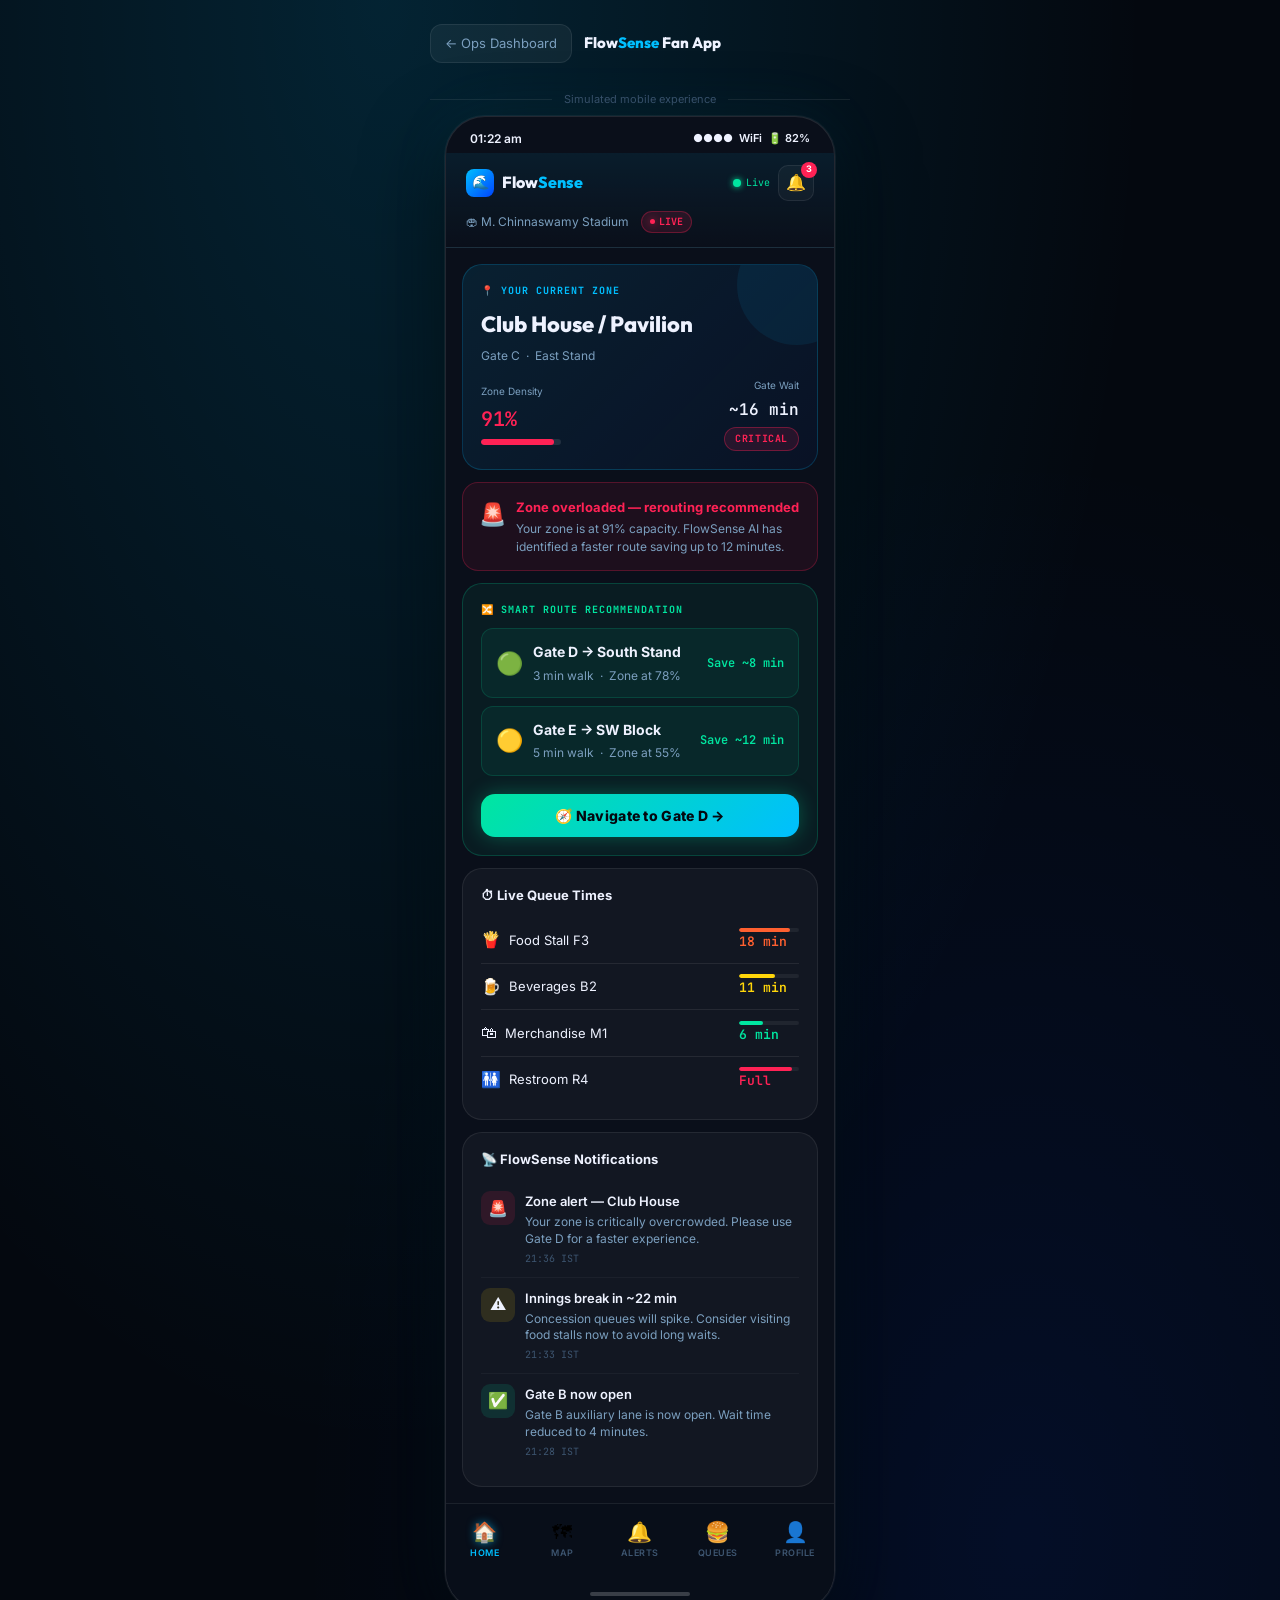
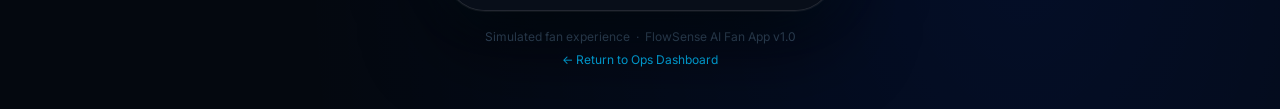
==== fan.html @ 58429cc9 "Initial commit - FlowSense AI project" ====
<!DOCTYPE html>
<html lang="en">
<head>
  <meta charset="UTF-8">
  <meta name="viewport" content="width=device-width, initial-scale=1.0">
  <title>FlowSense — Fan App | M. Chinnaswamy Stadium</title>
  <meta name="description" content="Your real-time crowd guide for M. Chinnaswamy Stadium. Smart routing, queue times, and live alerts — all in your pocket.">
  <link rel="preconnect" href="https://fonts.googleapis.com">
  <link href="https://fonts.googleapis.com/css2?family=Inter:wght@400;500;600;700&family=Outfit:wght@700;800;900&family=JetBrains+Mono:wght@400;500&display=swap" rel="stylesheet">
  <link rel="stylesheet" href="css/main.css">
  <style>
    /* ── Fan App Styles ──────────────────────────────────────────── */
    body {
      min-height: 100vh;
      background: radial-gradient(ellipse at 30% 0%, rgba(0,191,255,0.15) 0%, transparent 60%),
                  radial-gradient(ellipse at 80% 90%, rgba(0,68,255,0.1) 0%, transparent 50%),
                  #04080F;
      display: flex;
      flex-direction: column;
      align-items: center;
      justify-content: flex-start;
      padding: 24px 16px 40px;
      font-family: 'Inter', sans-serif;
    }

    /* Back nav strip */
    .fan-nav {
      display: flex;
      align-items: center;
      gap: 12px;
      width: 100%;
      max-width: 420px;
      margin-bottom: 20px;
    }

    .back-btn {
      display: flex;
      align-items: center;
      gap: 6px;
      padding: 8px 14px;
      background: rgba(255,255,255,0.05);
      border: 1px solid var(--border);
      border-radius: var(--radius-md);
      color: var(--text-secondary);
      text-decoration: none;
      font-size: 13px;
      transition: all 0.2s;
    }
    .back-btn:hover { border-color: var(--accent); color: var(--accent); }

    .fan-nav-title {
      font-family: var(--font-display);
      font-size: 15px;
      font-weight: 800;
      color: var(--text-primary);
    }
    .fan-nav-title span { color: var(--accent); }

    /* Phone frame */
    .phone-frame {
      width: 100%;
      max-width: 390px;
      background: #0A0F1A;
      border-radius: 40px;
      border: 1.5px solid rgba(255,255,255,0.1);
      box-shadow:
        0 0 0 1px rgba(255,255,255,0.05),
        0 30px 80px rgba(0,0,0,0.7),
        0 0 60px rgba(0,191,255,0.08);
      overflow: hidden;
      position: relative;
    }

    /* Status bar */
    .phone-status {
      display: flex;
      justify-content: space-between;
      align-items: center;
      padding: 12px 24px 4px;
      font-size: 12px;
      font-weight: 600;
      color: var(--text-primary);
    }

    .status-right { display: flex; gap: 6px; align-items: center; font-size: 11px; }

    /* App header */
    .app-header {
      padding: 12px 20px 14px;
      background: linear-gradient(180deg, rgba(0,191,255,0.08) 0%, transparent 100%);
      border-bottom: 1px solid var(--border);
    }

    .app-header-top {
      display: flex;
      align-items: center;
      justify-content: space-between;
      margin-bottom: 10px;
    }

    .app-logo {
      display: flex;
      align-items: center;
      gap: 8px;
    }

    .app-logo-icon {
      width: 28px; height: 28px;
      background: linear-gradient(135deg, #00BFFF, #0044FF);
      border-radius: 8px;
      display: grid; place-items: center;
      font-size: 14px;
    }

    .app-logo-text {
      font-family: var(--font-display);
      font-size: 16px;
      font-weight: 800;
      color: var(--text-primary);
    }
    .app-logo-text span { color: var(--accent); }

    .app-notif-bell {
      width: 36px; height: 36px;
      border-radius: 10px;
      background: var(--bg-card);
      border: 1px solid var(--border);
      display: grid; place-items: center;
      font-size: 16px;
      position: relative;
      cursor: pointer;
    }

    .notif-badge {
      position: absolute;
      top: -4px; right: -4px;
      width: 16px; height: 16px;
      background: var(--critical);
      border-radius: 50%;
      font-size: 9px;
      font-weight: 700;
      display: grid; place-items: center;
      color: #fff;
    }

    .venue-tag {
      display: flex;
      align-items: center;
      gap: 6px;
      font-size: 12px;
      color: var(--text-secondary);
    }

    .live-chip {
      display: flex;
      align-items: center;
      gap: 4px;
      padding: 2px 8px;
      background: rgba(255,34,85,0.12);
      border: 1px solid rgba(255,34,85,0.3);
      border-radius: 100px;
      font-size: 10px;
      font-weight: 700;
      color: var(--critical);
      font-family: var(--font-mono);
    }

    /* App content */
    .app-content {
      padding: 16px 16px;
      display: flex;
      flex-direction: column;
      gap: 12px;
      min-height: 680px;
    }

    /* My Zone card */
    .zone-card {
      padding: 18px;
      background: linear-gradient(135deg, rgba(0,191,255,0.1), rgba(0,68,255,0.05));
      border: 1px solid rgba(0,191,255,0.2);
      border-radius: 20px;
      position: relative;
      overflow: hidden;
    }

    .zone-card::before {
      content: '';
      position: absolute;
      top: -40px; right: -40px;
      width: 120px; height: 120px;
      background: rgba(0,191,255,0.08);
      border-radius: 50%;
    }

    .zone-card-label {
      font-size: 10px;
      font-weight: 700;
      letter-spacing: 1px;
      text-transform: uppercase;
      color: var(--accent);
      font-family: var(--font-mono);
      margin-bottom: 8px;
    }

    .zone-card-name {
      font-family: var(--font-display);
      font-size: 22px;
      font-weight: 800;
      color: var(--text-primary);
      margin-bottom: 4px;
    }

    .zone-card-meta {
      display: flex;
      align-items: center;
      justify-content: space-between;
      margin-top: 12px;
    }

    .zone-density-col { display: flex; flex-direction: column; gap: 4px; }
    .zone-density-label { font-size: 10px; color: var(--text-secondary); }
    .zone-density-val { font-family: var(--font-mono); font-size: 20px; font-weight: 600; }

    .zone-mini-bar {
      height: 6px;
      width: 80px;
      background: rgba(255,255,255,0.1);
      border-radius: 3px;
      overflow: hidden;
    }
    .zone-mini-fill { height: 100%; border-radius: 3px; }

    /* Alert banner */
    .alert-banner {
      display: flex;
      align-items: flex-start;
      gap: 10px;
      padding: 14px 16px;
      background: rgba(255,34,85,0.08);
      border: 1px solid rgba(255,34,85,0.25);
      border-radius: 16px;
      animation: pulseCard 2s infinite;
    }

    @keyframes pulseCard {
      0%,100% { border-color: rgba(255,34,85,0.25); }
      50%      { border-color: rgba(255,34,85,0.55); }
    }

    .alert-banner-icon { font-size: 22px; }
    .alert-banner-title { font-size: 13px; font-weight: 700; color: var(--critical); margin-bottom: 3px; }
    .alert-banner-body { font-size: 12px; color: var(--text-secondary); line-height: 1.5; }

    /* Route suggestion */
    .route-card {
      padding: 18px;
      background: rgba(0,230,160,0.06);
      border: 1px solid rgba(0,230,160,0.2);
      border-radius: 20px;
    }

    .route-label {
      font-size: 10px;
      font-weight: 700;
      letter-spacing: 1px;
      text-transform: uppercase;
      color: var(--ok);
      font-family: var(--font-mono);
      margin-bottom: 10px;
    }

    .route-suggestion {
      display: flex;
      align-items: center;
      gap: 10px;
      padding: 12px 14px;
      background: rgba(0,230,160,0.06);
      border: 1px solid rgba(0,230,160,0.15);
      border-radius: 12px;
      margin-bottom: 8px;
      cursor: pointer;
      transition: all 0.2s;
    }
    .route-suggestion:hover { background: rgba(0,230,160,0.12); }

    .route-icon { font-size: 22px; }
    .route-text { flex: 1; }
    .route-gate { font-size: 14px; font-weight: 700; color: var(--text-primary); }
    .route-detail { font-size: 12px; color: var(--text-secondary); margin-top: 2px; }
    .route-saving { font-family: var(--font-mono); font-size: 12px; color: var(--ok); font-weight: 600; }

    .navigate-btn {
      width: 100%;
      padding: 13px;
      background: linear-gradient(135deg, #00E6A0, #00BFFF);
      border: none;
      border-radius: 14px;
      color: #04080F;
      font-size: 14px;
      font-weight: 800;
      letter-spacing: 0.3px;
      margin-top: 10px;
      transition: all 0.3s;
      box-shadow: 0 0 20px rgba(0,230,160,0.3);
    }
    .navigate-btn:hover { transform: translateY(-2px); box-shadow: 0 8px 30px rgba(0,230,160,0.4); }

    /* Queue times */
    .queues-card {
      padding: 16px 18px;
      background: var(--bg-card);
      border: 1px solid var(--border);
      border-radius: 20px;
    }

    .card-title {
      font-size: 13px;
      font-weight: 700;
      color: var(--text-primary);
      margin-bottom: 12px;
      display: flex;
      align-items: center;
      gap: 6px;
    }

    .queue-row {
      display: flex;
      align-items: center;
      justify-content: space-between;
      padding: 10px 0;
      border-bottom: 1px solid var(--border);
    }
    .queue-row:last-child { border-bottom: none; }

    .queue-name { display: flex; align-items: center; gap: 8px; font-size: 13px; }
    .queue-icon { font-size: 16px; }
    .queue-wait { font-family: var(--font-mono); font-size: 13px; font-weight: 600; }
    .queue-bar-wrap { width: 60px; height: 4px; background: rgba(255,255,255,0.06); border-radius: 2px; overflow: hidden; }
    .queue-bar-fill { height: 100%; border-radius: 2px; }

    /* Push notifications */
    .notifs-card {
      padding: 16px 18px;
      background: var(--bg-card);
      border: 1px solid var(--border);
      border-radius: 20px;
    }

    .fan-notif {
      display: flex;
      gap: 10px;
      align-items: flex-start;
      padding: 10px 0;
      border-bottom: 1px solid rgba(255,255,255,0.04);
    }
    .fan-notif:last-child { border-bottom: none; }

    .fan-notif-icon {
      width: 34px; height: 34px;
      border-radius: 9px;
      display: grid; place-items: center;
      font-size: 16px;
      flex-shrink: 0;
    }

    .fn-title { font-size: 13px; font-weight: 600; color: var(--text-primary); margin-bottom: 2px; }
    .fn-body { font-size: 12px; color: var(--text-secondary); line-height: 1.4; }
    .fn-time { font-size: 10px; color: var(--text-dim); font-family: var(--font-mono); margin-top: 3px; }

    /* Bottom Nav */
    .phone-bottom-nav {
      display: flex;
      border-top: 1px solid var(--border);
      background: rgba(8,14,26,0.95);
      padding: 8px 0 16px;
    }

    .nav-tab {
      flex: 1;
      display: flex;
      flex-direction: column;
      align-items: center;
      gap: 3px;
      padding: 8px;
      cursor: pointer;
      border: none;
      background: none;
      transition: all 0.2s;
    }

    .nav-tab-icon { font-size: 20px; }
    .nav-tab-label { font-size: 9px; font-weight: 600; text-transform: uppercase; letter-spacing: 0.5px; color: var(--text-dim); }
    .nav-tab.active .nav-tab-label { color: var(--accent); }
    .nav-tab.active .nav-tab-icon { filter: drop-shadow(0 0 4px rgba(0,191,255,0.6)); }

    /* Phone home indicator */
    .phone-home {
      height: 28px;
      display: flex;
      align-items: center;
      justify-content: center;
      background: rgba(8,14,26,0.95);
      padding-bottom: 4px;
    }
    .home-bar {
      width: 100px; height: 4px;
      background: rgba(255,255,255,0.2);
      border-radius: 2px;
    }

    /* Label below phone */
    .device-label {
      margin-top: 16px;
      text-align: center;
      font-size: 12px;
      color: var(--text-dim);
    }

    /* Live update badge */
    .updating-badge {
      display: inline-flex;
      align-items: center;
      gap: 5px;
      font-family: var(--font-mono);
      font-size: 10px;
      color: var(--ok);
    }

    /* Section divider */
    .fan-section-divider {
      width: 100%;
      max-width: 420px;
      display: flex;
      align-items: center;
      gap: 12px;
      margin: 8px 0;
    }
    .fan-section-divider span { font-size: 11px; color: var(--text-dim); white-space: nowrap; }
    .fan-section-divider::before, .fan-section-divider::after {
      content: ''; flex: 1; height: 1px; background: var(--border);
    }
  </style>
</head>
<body>

<!-- Top Nav -->
<div class="fan-nav">
  <a href="index.html" class="back-btn">← Ops Dashboard</a>
  <span class="fan-nav-title">Flow<span>Sense</span> Fan App</span>
</div>

<div class="fan-section-divider"><span>Simulated mobile experience</span></div>

<!-- Phone Frame -->
<div class="phone-frame">

  <!-- Status Bar -->
  <div class="phone-status">
    <span id="fan-clock">21:38</span>
    <div class="status-right">
      <span>●●●●</span>
      <span>WiFi</span>
      <span>🔋 82%</span>
    </div>
  </div>

  <!-- App Header -->
  <div class="app-header">
    <div class="app-header-top">
      <div class="app-logo">
        <div class="app-logo-icon">🌊</div>
        <div class="app-logo-text">Flow<span>Sense</span></div>
      </div>
      <div style="display:flex; align-items:center; gap:8px;">
        <div class="updating-badge">
          <span class="dot dot-ok"></span> Live
        </div>
        <div class="app-notif-bell">
          🔔
          <div class="notif-badge">3</div>
        </div>
      </div>
    </div>
    <div class="venue-tag">
      🏟 M. Chinnaswamy Stadium &nbsp;
      <div class="live-chip"><span class="dot dot-critical" style="width:5px;height:5px;"></span> LIVE</div>
    </div>
  </div>

  <!-- App Content -->
  <div class="app-content">

    <!-- Current Zone -->
    <div class="zone-card">
      <div class="zone-card-label">📍 Your Current Zone</div>
      <div class="zone-card-name">Club House / Pavilion</div>
      <div style="font-size:12px; color:var(--text-secondary);">Gate C &nbsp;·&nbsp; East Stand</div>
      <div class="zone-card-meta">
        <div class="zone-density-col">
          <span class="zone-density-label">Zone Density</span>
          <span class="zone-density-val text-critical" id="fan-density">91%</span>
          <div class="zone-mini-bar">
            <div class="zone-mini-fill" style="width:91%; background:#FF2255;"></div>
          </div>
        </div>
        <div class="zone-density-col" style="align-items:flex-end;">
          <span class="zone-density-label">Gate Wait</span>
          <span class="zone-density-val" style="font-size:16px;" id="fan-wait">~16 min</span>
          <span class="badge badge-critical">CRITICAL</span>
        </div>
      </div>
    </div>

    <!-- Alert Banner -->
    <div class="alert-banner">
      <div class="alert-banner-icon">🚨</div>
      <div>
        <div class="alert-banner-title">Zone overloaded — rerouting recommended</div>
        <div class="alert-banner-body">Your zone is at 91% capacity. FlowSense AI has identified a faster route saving up to 12 minutes.</div>
      </div>
    </div>

    <!-- Route Suggestion -->
    <div class="route-card">
      <div class="route-label">🔀 Smart Route Recommendation</div>
      <div class="route-suggestion">
        <div class="route-icon">🟢</div>
        <div class="route-text">
          <div class="route-gate">Gate D → South Stand</div>
          <div class="route-detail">3 min walk &nbsp;·&nbsp; Zone at 78%</div>
        </div>
        <span class="route-saving">Save ~8 min</span>
      </div>
      <div class="route-suggestion">
        <div class="route-icon">🟡</div>
        <div class="route-text">
          <div class="route-gate">Gate E → SW Block</div>
          <div class="route-detail">5 min walk &nbsp;·&nbsp; Zone at 55%</div>
        </div>
        <span class="route-saving">Save ~12 min</span>
      </div>
      <button class="navigate-btn" id="navigate-btn" onclick="startNavigation()">🧭 Navigate to Gate D →</button>
    </div>

    <!-- Queue Times -->
    <div class="queues-card">
      <div class="card-title">⏱ Live Queue Times</div>
      <div class="queue-row">
        <div class="queue-name"><span class="queue-icon">🍟</span> Food Stall F3</div>
        <div>
          <div class="queue-bar-wrap"><div class="queue-bar-fill" style="width:85%; background:#FF6030;"></div></div>
          <div class="queue-wait text-danger" id="q1">18 min</div>
        </div>
      </div>
      <div class="queue-row">
        <div class="queue-name"><span class="queue-icon">🍺</span> Beverages B2</div>
        <div>
          <div class="queue-bar-wrap"><div class="queue-bar-fill" style="width:60%; background:#FFD60A;"></div></div>
          <div class="queue-wait text-warning" id="q2">11 min</div>
        </div>
      </div>
      <div class="queue-row">
        <div class="queue-name"><span class="queue-icon">🛍</span> Merchandise M1</div>
        <div>
          <div class="queue-bar-wrap"><div class="queue-bar-fill" style="width:40%; background:#00E6A0;"></div></div>
          <div class="queue-wait text-ok" id="q3">6 min</div>
        </div>
      </div>
      <div class="queue-row">
        <div class="queue-name"><span class="queue-icon">🚻</span> Restroom R4</div>
        <div>
          <div class="queue-bar-wrap"><div class="queue-bar-fill" style="width:88%; background:#FF2255;"></div></div>
          <div class="queue-wait text-critical" id="q4">Full</div>
        </div>
      </div>
    </div>

    <!-- Push Notifications -->
    <div class="notifs-card">
      <div class="card-title">📡 FlowSense Notifications</div>
      <div class="fan-notif">
        <div class="fan-notif-icon" style="background:rgba(255,34,85,0.12);">🚨</div>
        <div>
          <div class="fn-title">Zone alert — Club House</div>
          <div class="fn-body">Your zone is critically overcrowded. Please use Gate D for a faster experience.</div>
          <div class="fn-time">21:36 IST</div>
        </div>
      </div>
      <div class="fan-notif">
        <div class="fan-notif-icon" style="background:rgba(255,214,10,0.12);">⚠️</div>
        <div>
          <div class="fn-title">Innings break in ~22 min</div>
          <div class="fn-body">Concession queues will spike. Consider visiting food stalls now to avoid long waits.</div>
          <div class="fn-time">21:33 IST</div>
        </div>
      </div>
      <div class="fan-notif">
        <div class="fan-notif-icon" style="background:rgba(0,230,160,0.12);">✅</div>
        <div>
          <div class="fn-title">Gate B now open</div>
          <div class="fn-body">Gate B auxiliary lane is now open. Wait time reduced to 4 minutes.</div>
          <div class="fn-time">21:28 IST</div>
        </div>
      </div>
    </div>

  </div>

  <!-- Bottom Navigation -->
  <div class="phone-bottom-nav">
    <button class="nav-tab active">
      <div class="nav-tab-icon">🏠</div>
      <div class="nav-tab-label">Home</div>
    </button>
    <button class="nav-tab">
      <div class="nav-tab-icon">🗺</div>
      <div class="nav-tab-label">Map</div>
    </button>
    <button class="nav-tab">
      <div class="nav-tab-icon">🔔</div>
      <div class="nav-tab-label">Alerts</div>
    </button>
    <button class="nav-tab">
      <div class="nav-tab-icon">🍔</div>
      <div class="nav-tab-label">Queues</div>
    </button>
    <button class="nav-tab">
      <div class="nav-tab-icon">👤</div>
      <div class="nav-tab-label">Profile</div>
    </button>
  </div>

  <!-- Home Indicator -->
  <div class="phone-home"><div class="home-bar"></div></div>
</div>

<div class="device-label">
  Simulated fan experience &nbsp;·&nbsp; FlowSense AI Fan App v1.0<br>
  <a href="index.html" style="color:var(--accent); font-size:12px; text-decoration:none; margin-top:4px; display:inline-block;">← Return to Ops Dashboard</a>
</div>

<script>
  // Live clock
  function updateFanClock() {
    const now = new Date();
    document.getElementById('fan-clock').textContent = now.toLocaleTimeString('en-IN', { hour:'2-digit', minute:'2-digit' });
  }
  updateFanClock();
  setInterval(updateFanClock, 5000);

  // Micro live-update simulation
  setInterval(() => {
    const density = 88 + Math.round(Math.random() * 6);
    const densEl = document.getElementById('fan-density');
    if (densEl) densEl.textContent = `${density}%`;

    const waitEl = document.getElementById('fan-wait');
    if (waitEl) {
      const wait = 14 + Math.round(Math.random() * 5);
      waitEl.textContent = `~${wait} min`;
    }

    const q1 = document.getElementById('q1');
    if (q1) q1.textContent = `${16 + Math.round(Math.random() * 5)} min`;
    const q2 = document.getElementById('q2');
    if (q2) q2.textContent = `${9 + Math.round(Math.random() * 4)} min`;
    const q3 = document.getElementById('q3');
    if (q3) q3.textContent = `${4 + Math.round(Math.random() * 4)} min`;
  }, 3000);

  // Navigate button
  function startNavigation() {
    const btn = document.getElementById('navigate-btn');
    btn.textContent = '✅ Navigation started — follow blue arrows';
    btn.style.background = 'linear-gradient(135deg, #0044FF, #00BFFF)';
    setTimeout(() => {
      btn.textContent = '🧭 Navigate to Gate D →';
      btn.style.background = '';
    }, 3000);
  }
</script>
</body>
</html>
---- css/main.css ----
@import url('https://fonts.googleapis.com/css2?family=Inter:wght@300;400;500;600;700&family=Outfit:wght@400;600;700;800;900&family=JetBrains+Mono:wght@400;500;600&display=swap');

:root {
  --bg-primary: #04080F;
  --bg-secondary: #080E1A;
  --bg-card: rgba(255,255,255,0.035);
  --bg-card-hover: rgba(255,255,255,0.06);
  --border: rgba(255,255,255,0.08);
  --border-strong: rgba(255,255,255,0.15);

  --accent: #00BFFF;
  --accent-glow: rgba(0,191,255,0.2);
  --accent-bright: #33CCFF;

  --ok: #00E6A0;
  --ok-glow: rgba(0,230,160,0.2);
  --warning: #FFD60A;
  --warning-glow: rgba(255,214,10,0.2);
  --danger: #FF6030;
  --danger-glow: rgba(255,96,48,0.2);
  --critical: #FF2255;
  --critical-glow: rgba(255,34,85,0.25);

  --text-primary: #EEF2FF;
  --text-secondary: #7B9FBF;
  --text-dim: #3D5570;
  --text-mono: #33CCFF;

  --font: 'Inter', sans-serif;
  --font-display: 'Outfit', sans-serif;
  --font-mono: 'JetBrains Mono', monospace;

  --radius-sm: 6px;
  --radius-md: 12px;
  --radius-lg: 16px;
  --radius-xl: 24px;
}

*, *::before, *::after { box-sizing: border-box; margin: 0; padding: 0; }

html { font-size: 16px; scroll-behavior: smooth; }

body {
  font-family: var(--font);
  background-color: var(--bg-primary);
  color: var(--text-primary);
  line-height: 1.6;
  -webkit-font-smoothing: antialiased;
}

.glass-card {
  background: var(--bg-card);
  border: 1px solid var(--border);
  border-radius: var(--radius-lg);
  backdrop-filter: blur(20px);
  -webkit-backdrop-filter: blur(20px);
}

.glass-card:hover { border-color: var(--border-strong); }

/* Badges */
.badge {
  display: inline-flex;
  align-items: center;
  gap: 5px;
  padding: 3px 10px;
  border-radius: 100px;
  font-size: 10px;
  font-weight: 700;
  letter-spacing: 0.6px;
  text-transform: uppercase;
  font-family: var(--font-mono);
}
.badge-ok       { background: rgba(0,230,160,0.12); color: var(--ok);       border: 1px solid rgba(0,230,160,0.3); }
.badge-warning  { background: rgba(255,214,10,0.12); color: var(--warning); border: 1px solid rgba(255,214,10,0.3); }
.badge-danger   { background: rgba(255,96,48,0.12);  color: var(--danger);  border: 1px solid rgba(255,96,48,0.3); }
.badge-critical { background: rgba(255,34,85,0.12);  color: var(--critical); border: 1px solid rgba(255,34,85,0.35);}

/* Pulse dot */
.dot {
  width: 8px; height: 8px;
  border-radius: 50%;
  display: inline-block;
  flex-shrink: 0;
}
.dot-ok       { background: var(--ok);       box-shadow: 0 0 6px var(--ok); }
.dot-warning  { background: var(--warning);  box-shadow: 0 0 6px var(--warning); animation: pulse 2s infinite; }
.dot-danger   { background: var(--danger);   box-shadow: 0 0 8px var(--danger);  animation: pulse 1.5s infinite; }
.dot-critical { background: var(--critical); box-shadow: 0 0 10px var(--critical); animation: pulse 0.8s infinite; }

@keyframes pulse {
  0%,100% { opacity:1; transform:scale(1); }
  50%      { opacity:0.5; transform:scale(1.4); }
}

/* Density bar */
.density-bar {
  height: 4px;
  background: rgba(255,255,255,0.06);
  border-radius: 2px;
  overflow: hidden;
  margin-top: 4px;
}
.density-fill {
  height: 100%;
  border-radius: 2px;
  transition: width 1s ease, background-color 0.5s ease;
}

/* Scrollbar */
::-webkit-scrollbar { width: 3px; }
::-webkit-scrollbar-track { background: transparent; }
::-webkit-scrollbar-thumb { background: rgba(255,255,255,0.1); border-radius: 2px; }

/* Utility */
.mono { font-family: var(--font-mono); }
.text-ok { color: var(--ok); }
.text-warning { color: var(--warning); }
.text-danger { color: var(--danger); }
.text-critical { color: var(--critical); }
.text-dim { color: var(--text-secondary); }
.text-accent { color: var(--accent); }

button { cursor: pointer; border: none; outline: none; font-family: var(--font); }
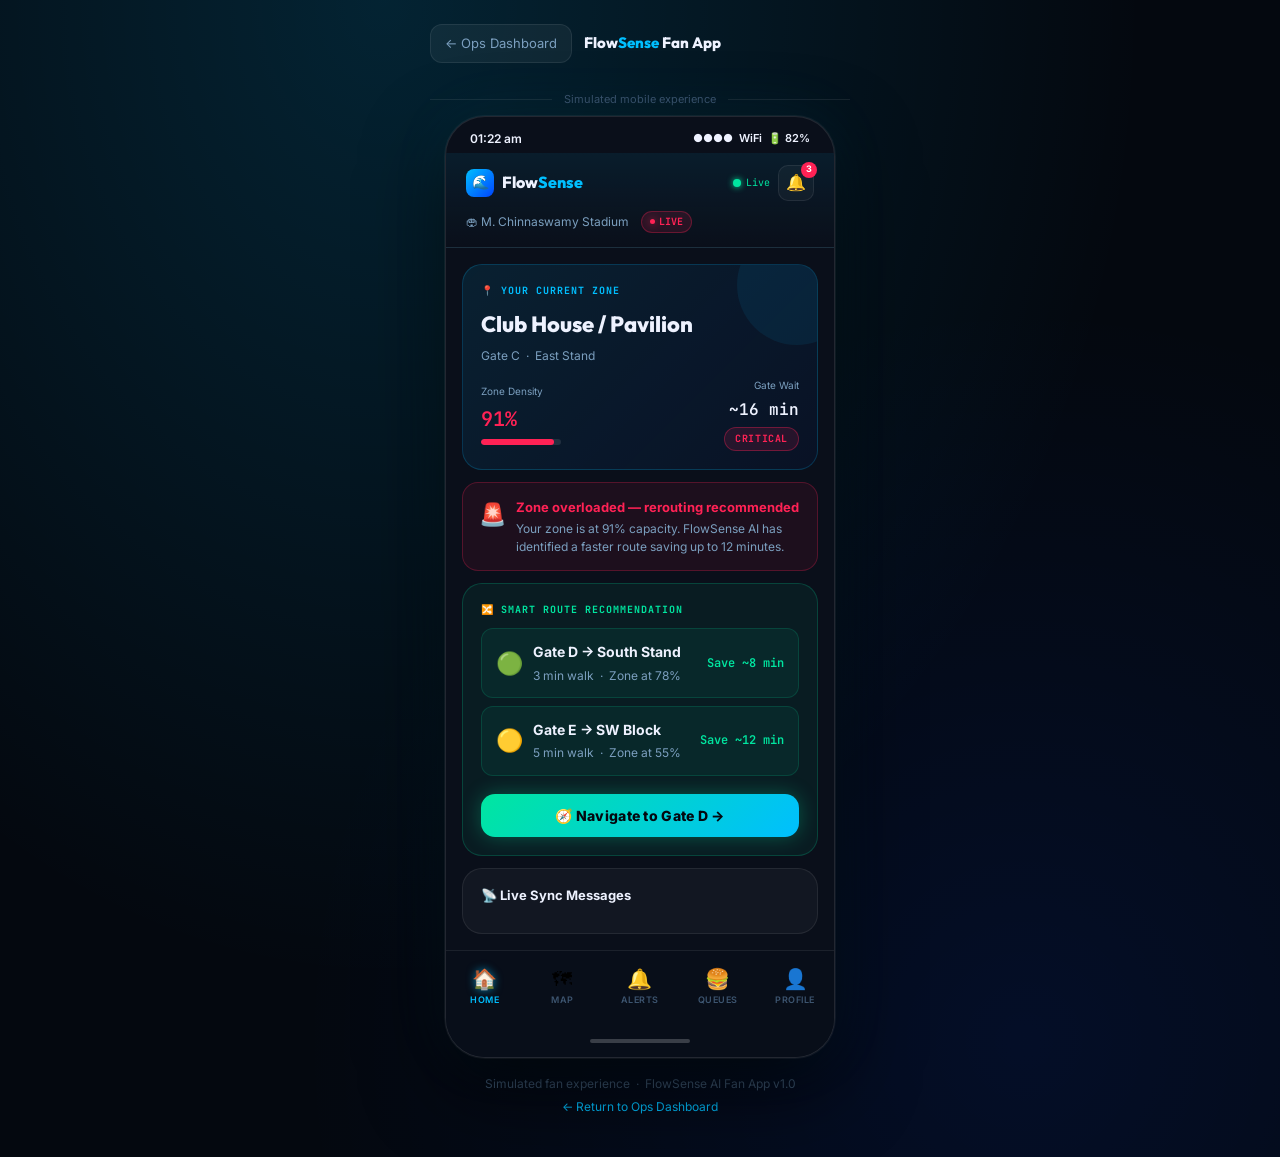
==== commit d4bf156d: "Enhancement: Added Audio engine, Real-time bridge, Fan app tabs, Predictive AI widget, and CCTV Surv" ====
--- a/fan.html
+++ b/fan.html
@@ -440,9 +440,169 @@
     .fan-section-divider::before, .fan-section-divider::after {
       content: ''; flex: 1; height: 1px; background: var(--border);
     }
+
+    /* Evacuation Overlay */
+    #evac-overlay {
+      position: fixed;
+      inset: 0;
+      background: rgba(255, 34, 85, 0.95);
+      z-index: 2000;
+      display: none;
+      flex-direction: column;
+      align-items: center;
+      justify-content: center;
+      text-align: center;
+      padding: 40px;
+      backdrop-filter: blur(10px);
+      animation: flashRed 1s infinite alternate;
+    }
+    #evac-overlay.active { display: flex; }
+    @keyframes flashRed {
+      from { background: rgba(255, 34, 85, 0.9); }
+      to   { background: rgba(255, 34, 85, 1); }
+    }
+    .evac-title { font-family: var(--font-display); font-size: 42px; font-weight: 900; color: #fff; margin-bottom: 20px; }
+    .evac-body { font-size: 18px; color: rgba(255,255,255,0.9); line-height: 1.6; max-width: 300px; }
+
+    /* ── Tab System ──────────────────────────────────────────────── */
+    .app-viewport {
+      width: 100%;
+      flex: 1;
+      overflow-x: hidden;
+      position: relative;
+    }
+
+    .tab-container {
+      display: flex;
+      width: 500%; /* 5 tabs */
+      height: 100%;
+      transition: transform 0.25s cubic-bezier(0.4, 0, 0.2, 1);
+    }
+
+    .tab-panel {
+      width: 20%; /* 1/5 of container */
+      padding: 16px 16px;
+      display: flex;
+      flex-direction: column;
+      gap: 12px;
+      min-height: 680px;
+      flex-shrink: 0;
+    }
+
+    /* Map Styles */
+    .map-svg-wrap {
+      width: 100%;
+      aspect-ratio: 1;
+      background: rgba(0,0,0,0.2);
+      border-radius: var(--radius-xl);
+      border: 1px solid var(--border);
+      padding: 20px;
+      display: grid;
+      place-items: center;
+    }
+
+    .map-zone {
+      transition: fill 0.5s ease;
+      cursor: pointer;
+    }
+
+    .map-labels text {
+      font-size: 10px;
+      font-weight: 700;
+      fill: rgba(255,255,255,0.5);
+      font-family: var(--font-mono);
+      text-transform: uppercase;
+      pointer-events: none;
+    }
+
+    /* Queue Ranking */
+    .queue-rank-card {
+      padding: 16px;
+      background: var(--bg-card);
+      border: 1px solid var(--border);
+      border-radius: 20px;
+      display: flex;
+      flex-direction: column;
+      gap: 8px;
+    }
+
+    .rank-item {
+      display: flex;
+      align-items: center;
+      justify-content: space-between;
+      padding: 12px;
+      background: rgba(255,255,255,1.5%);
+      border: 1px solid var(--border);
+      border-radius: 12px;
+      transition: all 0.3s;
+    }
+
+    .rank-pos {
+      width: 24px;
+      height: 24px;
+      border-radius: 50%;
+      background: var(--bg-card);
+      border: 1px solid var(--border);
+      display: grid;
+      place-items: center;
+      font-size: 11px;
+      font-weight: 700;
+      color: var(--accent);
+      margin-right: 8px;
+    }
+
+    /* Alerts Tab */
+    .alerts-history {
+      display: flex;
+      flex-direction: column;
+      gap: 8px;
+    }
+
+    /* Profile Tab */
+    .profile-card {
+      padding: 24px;
+      background: linear-gradient(135deg, rgba(238,242,255,0.05), rgba(0,0,0,0.2));
+      border: 1px solid var(--border);
+      border-radius: 24px;
+      text-align: center;
+    }
+
+    .profile-avatar {
+      width: 80px; height: 80px;
+      border-radius: 50%;
+      background: linear-gradient(135deg, var(--accent), var(--ok));
+      margin: 0 auto 16px;
+      display: grid; place-items: center;
+      font-size: 32px;
+      border: 4px solid var(--bg-card);
+      box-shadow: 0 0 20px rgba(0,191,255,0.3);
+    }
+
+    .profile-name { font-size: 20px; font-weight: 800; color: #fff; margin-bottom: 4px; }
+    .profile-meta { font-size: 13px; color: var(--text-secondary); margin-bottom: 20px; }
+
+    .ticket-badge {
+      display: inline-flex;
+      align-items: center;
+      gap: 6px;
+      padding: 8px 16px;
+      background: rgba(0,191,255,0.1);
+      border: 1px solid rgba(0,191,255,0.2);
+      border-radius: 100px;
+      font-size: 12px;
+      font-weight: 600;
+      color: var(--accent);
+    }
   </style>
 </head>
 <body>
+
+<div id="evac-overlay">
+  <div style="font-size: 64px; margin-bottom: 20px;">🚨</div>
+  <div class="evac-title">EVACUATE IMMEDIATELY</div>
+  <p class="evac-body">Emergency mode activated. Please proceed to the nearest exit (Gate D or E) calmly but quickly.</p>
+  <div style="margin-top: 40px; font-weight: 700; color: #fff; text-transform: uppercase; letter-spacing: 1px;">Follow illuminated signs</div>
+</div>
 
 <!-- Top Nav -->
 <div class="fan-nav">
@@ -488,144 +648,157 @@
     </div>
   </div>
 
-  <!-- App Content -->
-  <div class="app-content">
-
-    <!-- Current Zone -->
-    <div class="zone-card">
-      <div class="zone-card-label">📍 Your Current Zone</div>
-      <div class="zone-card-name">Club House / Pavilion</div>
-      <div style="font-size:12px; color:var(--text-secondary);">Gate C &nbsp;·&nbsp; East Stand</div>
-      <div class="zone-card-meta">
-        <div class="zone-density-col">
-          <span class="zone-density-label">Zone Density</span>
-          <span class="zone-density-val text-critical" id="fan-density">91%</span>
-          <div class="zone-mini-bar">
-            <div class="zone-mini-fill" style="width:91%; background:#FF2255;"></div>
+  <!-- App Viewport -->
+  <div class="app-viewport">
+    <div class="tab-container" id="tab-container">
+      
+      <!-- TAB 1: HOME -->
+      <div class="tab-panel" id="tab-home">
+        <!-- Current Zone -->
+        <div class="zone-card">
+          <div class="zone-card-label">📍 Your Current Zone</div>
+          <div class="zone-card-name">Club House / Pavilion</div>
+          <div style="font-size:12px; color:var(--text-secondary);">Gate C &nbsp;·&nbsp; East Stand</div>
+          <div class="zone-card-meta">
+            <div class="zone-density-col">
+              <span class="zone-density-label">Zone Density</span>
+              <span class="zone-density-val text-critical" id="fan-density">91%</span>
+              <div class="zone-mini-bar">
+                <div class="zone-mini-fill" style="width:91%; background:#FF2255;"></div>
+              </div>
+            </div>
+            <div class="zone-density-col" style="align-items:flex-end;">
+              <span class="zone-density-label">Gate Wait</span>
+              <span class="zone-density-val" style="font-size:16px;" id="fan-wait">~16 min</span>
+              <span class="badge badge-critical">CRITICAL</span>
+            </div>
           </div>
         </div>
-        <div class="zone-density-col" style="align-items:flex-end;">
-          <span class="zone-density-label">Gate Wait</span>
-          <span class="zone-density-val" style="font-size:16px;" id="fan-wait">~16 min</span>
-          <span class="badge badge-critical">CRITICAL</span>
+
+        <!-- Alert Banner -->
+        <div class="alert-banner">
+          <div class="alert-banner-icon">🚨</div>
+          <div>
+            <div class="alert-banner-title">Zone overloaded — rerouting recommended</div>
+            <div class="alert-banner-body">Your zone is at 91% capacity. FlowSense AI has identified a faster route saving up to 12 minutes.</div>
+          </div>
+        </div>
+
+        <!-- Route Suggestion -->
+        <div class="route-card">
+          <div class="route-label">🔀 Smart Route Recommendation</div>
+          <div class="route-suggestion">
+            <div class="route-icon">🟢</div>
+            <div class="route-text">
+              <div class="route-gate">Gate D → South Stand</div>
+              <div class="route-detail">3 min walk &nbsp;·&nbsp; Zone at 78%</div>
+            </div>
+            <span class="route-saving">Save ~8 min</span>
+          </div>
+          <div class="route-suggestion">
+            <div class="route-icon">🟡</div>
+            <div class="route-text">
+              <div class="route-gate">Gate E → SW Block</div>
+              <div class="route-detail">5 min walk &nbsp;·&nbsp; Zone at 55%</div>
+            </div>
+            <span class="route-saving">Save ~12 min</span>
+          </div>
+          <button class="navigate-btn" id="navigate-btn" onclick="startNavigation()">🧭 Navigate to Gate D →</button>
+        </div>
+
+        <!-- Notification Card (Home Feed) -->
+        <div class="notifs-card">
+          <div class="card-title">📡 Live Sync Messages</div>
         </div>
       </div>
+
+      <!-- TAB 2: MAP -->
+      <div class="tab-panel" id="tab-map">
+        <h2 class="card-title">🏟 Interactive Crowd Map</h2>
+        <div class="map-svg-wrap">
+          <svg viewBox="0 0 400 400" width="300" height="300">
+            <!-- Background grass -->
+            <circle cx="200" cy="200" r="110" fill="rgba(0,180,80,0.15)"/>
+            <!-- Zones -->
+            <g class="map-zones">
+              <path id="svg-north" class="map-zone" d="M200,40 A160,160 0 0,1 280,60 L240,97 A103,103 0 0,0 200,90 Z" fill="rgba(255,255,255,0.1)"/>
+              <path id="svg-northeast" class="map-zone" d="M280,60 A160,160 0 0,1 360,140 L303,165 A103,103 0 0,0 240,97 Z" fill="rgba(255,255,255,0.1)"/>
+              <path id="svg-east" class="map-zone" d="M360,140 A160,160 0 0,1 360,260 L303,235 A103,103 0 0,0 303,165 Z" fill="rgba(255,255,255,0.1)"/>
+              <path id="svg-south" class="map-zone" d="M360,260 A160,160 0 0,1 280,340 L240,303 A103,103 0 0,0 303,235 Z" fill="rgba(255,255,255,0.1)"/>
+              <path id="svg-southwest" class="map-zone" d="M280,340 A160,160 0 0,1 120,340 L160,303 A103,103 0 0,0 240,303 Z" fill="rgba(255,255,255,0.1)"/>
+              <path id="svg-west" class="map-zone" d="M120,340 A160,160 0 0,1 40,200 L90,200 A110,110 0 0,0 160,303 Z" fill="rgba(255,255,255,0.1)"/>
+              <path id="svg-northwest" class="map-zone" d="M40,200 A160,160 0 0,1 200,40 L200,90 A110,110 0 0,0 90,200 Z" fill="rgba(255,255,255,0.1)"/>
+            </g>
+            <!-- Labels -->
+            <g class="map-labels">
+              <text x="200" y="30" text-anchor="middle">North</text>
+              <text x="350" y="200" text-anchor="middle" transform="rotate(90, 350, 200)">East Stand</text>
+              <text x="200" y="380" text-anchor="middle">South</text>
+              <text x="50" y="200" text-anchor="middle" transform="rotate(-90, 50, 200)">West Stand</text>
+            </g>
+          </svg>
+        </div>
+        <div class="legend" style="display:flex; justify-content:center; gap:12px; margin-top:10px;">
+          <div class="legend-item"><span class="dot dot-ok"></span> Safe</div>
+          <div class="legend-item"><span class="dot dot-warning"></span> Elevated</div>
+          <div class="legend-item"><span class="dot dot-critical"></span> Critical</div>
+        </div>
+      </div>
+
+      <!-- TAB 3: ALERTS -->
+      <div class="tab-panel" id="tab-alerts">
+        <h2 class="card-title">⚠️ Safety Alerts History</h2>
+        <div class="alerts-history" id="alerts-history">
+          <div class="empty-state" style="padding:40px; text-align:center; color:var(--text-dim);">No alerts yet. Syncing with dashboard...</div>
+        </div>
+      </div>
+
+      <!-- TAB 4: QUEUES -->
+      <div class="tab-panel" id="tab-queues">
+        <h2 class="card-title">⏱ Concession & Entry Times</h2>
+        <div class="queue-rank-card" id="queues-list">
+          <!-- Populated by JS -->
+        </div>
+      </div>
+
+      <!-- TAB 5: PROFILE -->
+      <div class="tab-panel" id="tab-profile">
+        <h2 class="card-title">👤 Your Fan Profile</h2>
+        <div class="profile-card">
+          <div class="profile-avatar">🤴</div>
+          <div class="profile-name">Resultyst User</div>
+          <div class="profile-meta">Premium Member &nbsp;·&nbsp; Ticket #IPL-2025-G42</div>
+          <div style="margin: 20px 0; display:flex; flex-direction:column; gap:8px;">
+            <div class="ticket-badge">📍 Zone: Club House (East)</div>
+            <div class="ticket-badge">🎟 Seat: Block E, Row 4, G42</div>
+            <div class="ticket-badge">📅 Event: RCB vs CSK</div>
+          </div>
+          <div style="font-size:11px; color:var(--text-dim); margin-top:10px;">Member since 2021</div>
+        </div>
+      </div>
+
     </div>
-
-    <!-- Alert Banner -->
-    <div class="alert-banner">
-      <div class="alert-banner-icon">🚨</div>
-      <div>
-        <div class="alert-banner-title">Zone overloaded — rerouting recommended</div>
-        <div class="alert-banner-body">Your zone is at 91% capacity. FlowSense AI has identified a faster route saving up to 12 minutes.</div>
-      </div>
-    </div>
-
-    <!-- Route Suggestion -->
-    <div class="route-card">
-      <div class="route-label">🔀 Smart Route Recommendation</div>
-      <div class="route-suggestion">
-        <div class="route-icon">🟢</div>
-        <div class="route-text">
-          <div class="route-gate">Gate D → South Stand</div>
-          <div class="route-detail">3 min walk &nbsp;·&nbsp; Zone at 78%</div>
-        </div>
-        <span class="route-saving">Save ~8 min</span>
-      </div>
-      <div class="route-suggestion">
-        <div class="route-icon">🟡</div>
-        <div class="route-text">
-          <div class="route-gate">Gate E → SW Block</div>
-          <div class="route-detail">5 min walk &nbsp;·&nbsp; Zone at 55%</div>
-        </div>
-        <span class="route-saving">Save ~12 min</span>
-      </div>
-      <button class="navigate-btn" id="navigate-btn" onclick="startNavigation()">🧭 Navigate to Gate D →</button>
-    </div>
-
-    <!-- Queue Times -->
-    <div class="queues-card">
-      <div class="card-title">⏱ Live Queue Times</div>
-      <div class="queue-row">
-        <div class="queue-name"><span class="queue-icon">🍟</span> Food Stall F3</div>
-        <div>
-          <div class="queue-bar-wrap"><div class="queue-bar-fill" style="width:85%; background:#FF6030;"></div></div>
-          <div class="queue-wait text-danger" id="q1">18 min</div>
-        </div>
-      </div>
-      <div class="queue-row">
-        <div class="queue-name"><span class="queue-icon">🍺</span> Beverages B2</div>
-        <div>
-          <div class="queue-bar-wrap"><div class="queue-bar-fill" style="width:60%; background:#FFD60A;"></div></div>
-          <div class="queue-wait text-warning" id="q2">11 min</div>
-        </div>
-      </div>
-      <div class="queue-row">
-        <div class="queue-name"><span class="queue-icon">🛍</span> Merchandise M1</div>
-        <div>
-          <div class="queue-bar-wrap"><div class="queue-bar-fill" style="width:40%; background:#00E6A0;"></div></div>
-          <div class="queue-wait text-ok" id="q3">6 min</div>
-        </div>
-      </div>
-      <div class="queue-row">
-        <div class="queue-name"><span class="queue-icon">🚻</span> Restroom R4</div>
-        <div>
-          <div class="queue-bar-wrap"><div class="queue-bar-fill" style="width:88%; background:#FF2255;"></div></div>
-          <div class="queue-wait text-critical" id="q4">Full</div>
-        </div>
-      </div>
-    </div>
-
-    <!-- Push Notifications -->
-    <div class="notifs-card">
-      <div class="card-title">📡 FlowSense Notifications</div>
-      <div class="fan-notif">
-        <div class="fan-notif-icon" style="background:rgba(255,34,85,0.12);">🚨</div>
-        <div>
-          <div class="fn-title">Zone alert — Club House</div>
-          <div class="fn-body">Your zone is critically overcrowded. Please use Gate D for a faster experience.</div>
-          <div class="fn-time">21:36 IST</div>
-        </div>
-      </div>
-      <div class="fan-notif">
-        <div class="fan-notif-icon" style="background:rgba(255,214,10,0.12);">⚠️</div>
-        <div>
-          <div class="fn-title">Innings break in ~22 min</div>
-          <div class="fn-body">Concession queues will spike. Consider visiting food stalls now to avoid long waits.</div>
-          <div class="fn-time">21:33 IST</div>
-        </div>
-      </div>
-      <div class="fan-notif">
-        <div class="fan-notif-icon" style="background:rgba(0,230,160,0.12);">✅</div>
-        <div>
-          <div class="fn-title">Gate B now open</div>
-          <div class="fn-body">Gate B auxiliary lane is now open. Wait time reduced to 4 minutes.</div>
-          <div class="fn-time">21:28 IST</div>
-        </div>
-      </div>
-    </div>
-
   </div>
 
   <!-- Bottom Navigation -->
   <div class="phone-bottom-nav">
-    <button class="nav-tab active">
+    <button class="nav-tab active" onclick="switchTab(0)">
       <div class="nav-tab-icon">🏠</div>
       <div class="nav-tab-label">Home</div>
     </button>
-    <button class="nav-tab">
+    <button class="nav-tab" onclick="switchTab(1)">
       <div class="nav-tab-icon">🗺</div>
       <div class="nav-tab-label">Map</div>
     </button>
-    <button class="nav-tab">
+    <button class="nav-tab" onclick="switchTab(2)">
       <div class="nav-tab-icon">🔔</div>
       <div class="nav-tab-label">Alerts</div>
     </button>
-    <button class="nav-tab">
+    <button class="nav-tab" onclick="switchTab(3)">
       <div class="nav-tab-icon">🍔</div>
       <div class="nav-tab-label">Queues</div>
     </button>
-    <button class="nav-tab">
+    <button class="nav-tab" onclick="switchTab(4)">
       <div class="nav-tab-icon">👤</div>
       <div class="nav-tab-label">Profile</div>
     </button>
@@ -640,8 +813,13 @@
   <a href="index.html" style="color:var(--accent); font-size:12px; text-decoration:none; margin-top:4px; display:inline-block;">← Return to Ops Dashboard</a>
 </div>
 
+<script src="js/bridge.js"></script>
 <script>
-  // Live clock
+  // ── Globals & State ───────────────────────────────────────────────────────
+  let currentTabIndex = 0;
+  const seenAlerts = new Set();
+  
+  // ── Live Clock ────────────────────────────────────────────────────────────
   function updateFanClock() {
     const now = new Date();
     document.getElementById('fan-clock').textContent = now.toLocaleTimeString('en-IN', { hour:'2-digit', minute:'2-digit' });
@@ -649,27 +827,133 @@
   updateFanClock();
   setInterval(updateFanClock, 5000);
 
-  // Micro live-update simulation
-  setInterval(() => {
-    const density = 88 + Math.round(Math.random() * 6);
-    const densEl = document.getElementById('fan-density');
-    if (densEl) densEl.textContent = `${density}%`;
-
-    const waitEl = document.getElementById('fan-wait');
-    if (waitEl) {
-      const wait = 14 + Math.round(Math.random() * 5);
-      waitEl.textContent = `~${wait} min`;
-    }
-
-    const q1 = document.getElementById('q1');
-    if (q1) q1.textContent = `${16 + Math.round(Math.random() * 5)} min`;
-    const q2 = document.getElementById('q2');
-    if (q2) q2.textContent = `${9 + Math.round(Math.random() * 4)} min`;
-    const q3 = document.getElementById('q3');
-    if (q3) q3.textContent = `${4 + Math.round(Math.random() * 4)} min`;
-  }, 3000);
-
-  // Navigate button
+  // ── Tab Switching ─────────────────────────────────────────────────────────
+  function switchTab(index) {
+    currentTabIndex = index;
+    const container = document.getElementById('tab-container');
+    container.style.transform = `translateX(-${index * 20}%)`;
+    
+    // Update nav active states
+    const tabs = document.querySelectorAll('.nav-tab');
+    tabs.forEach((t, i) => t.classList.toggle('active', i === index));
+  }
+
+  // ── Utils ─────────────────────────────────────────────────────────────────
+  function densityColor(d) {
+    if (d >= 0.90) return '#FF2255'; // critical
+    if (d >= 0.75) return '#FF6030'; // danger
+    if (d >= 0.60) return '#FFD60A'; // warning
+    return '#00E6A0'; // ok
+  }
+
+  // ── FlowBridge Real-time Sync ─────────────────────────────────────────────
+  if (window.FlowBridge) {
+    window.FlowBridge.onState((state) => {
+      console.log('Fan App Sync', state);
+      
+      // 1. Emergency Mode
+      const evacOverlay = document.getElementById('evac-overlay');
+      if (state.emergencyMode) {
+        evacOverlay.classList.add('active');
+        document.body.style.overflow = 'hidden';
+      } else {
+        evacOverlay.classList.remove('active');
+        document.body.style.overflow = 'auto';
+      }
+
+      // 2. Home Tab: Current Zone Update
+      const myZone = state.zones['east']; // Assuming fan is in East Stand
+      if (myZone) {
+        const dPct = Math.round(myZone.density * 100);
+        const densEl = document.getElementById('fan-density');
+        densEl.textContent = `${dPct}%`;
+        densEl.style.color = densityColor(myZone.density);
+        document.querySelector('.zone-mini-fill').style.width = `${dPct}%`;
+        document.querySelector('.zone-mini-fill').style.background = densityColor(myZone.density);
+        document.getElementById('fan-wait').textContent = `~${myZone.waitTime} min`;
+      }
+
+      // 3. Map Tab: SVG Dynamic Colors
+      Object.keys(state.zones).forEach(zid => {
+        const svgEl = document.getElementById(`svg-${zid}`);
+        if (svgEl) {
+          svgEl.style.fill = densityColor(state.zones[zid].density);
+          svgEl.style.fillOpacity = '0.5';
+        }
+      });
+
+      // 4. Alerts Tab (History) + Home Notifications
+      const historyWrap = document.getElementById('alerts-history');
+      const homeNotifWrap = document.querySelector('.notifs-card');
+      
+      state.alerts.forEach(alert => {
+        if (!seenAlerts.has(alert.id)) {
+          seenAlerts.add(alert.id);
+          
+          // Add to History
+          if (historyWrap.querySelector('.empty-state')) historyWrap.innerHTML = '';
+          const card = document.createElement('div');
+          card.className = 'fan-notif glass-card';
+          card.style.padding = '12px';
+          card.style.marginBottom = '8px';
+          
+          const icon = alert.severity === 'critical' ? '🚨' : alert.severity === 'danger' ? '⚠️' : '✅';
+          card.innerHTML = `
+            <div style="display:flex; gap:12px;">
+              <div style="font-size:20px">${icon}</div>
+              <div style="flex:1">
+                <div style="font-size:13px; font-weight:700; color:#fff">${alert.zoneName}</div>
+                <div style="font-size:12px; color:var(--text-secondary); margin:2px 0">${alert.message}</div>
+                <div style="font-size:10px; color:var(--text-dim); font-family:var(--font-mono)">${new Date(alert.ts).toLocaleTimeString()}</div>
+              </div>
+            </div>
+          `;
+          historyWrap.prepend(card);
+
+          // Add to Home Feed
+          const homeNotif = card.cloneNode(true);
+          const homeTitle = homeNotifWrap.querySelector('.card-title');
+          homeTitle.insertAdjacentElement('afterend', homeNotif);
+          
+          // Update Badge
+          const badge = document.querySelector('.notif-badge');
+          badge.textContent = parseInt(badge.textContent) + 1;
+        }
+      });
+
+      // 5. Queues Tab: Ranked List
+      const qList = document.getElementById('queues-list');
+      qList.innerHTML = '';
+      const rankedZones = Object.values(state.zones).sort((a, b) => a.concessionWait - b.concessionWait);
+      
+      rankedZones.forEach((rz, idx) => {
+        const item = document.createElement('div');
+        item.className = 'rank-item';
+        item.innerHTML = `
+          <div style="display:flex; align-items:center;">
+            <div class="rank-pos">${idx + 1}</div>
+            <div>
+              <div style="font-size:13px; font-weight:700; color:#fff">${rz.name}</div>
+              <div style="font-size:11px; color:var(--text-dim)">${rz.gate}</div>
+            </div>
+          </div>
+          <div style="text-align:right">
+            <div style="font-size:14px; font-weight:700; color:${densityColor(rz.density)}">~${rz.concessionWait} min</div>
+            <div style="font-size:9px; color:var(--text-dim); text-transform:uppercase">Concession</div>
+          </div>
+        `;
+        qList.appendChild(item);
+      });
+    });
+  }
+
+  // ── Map Interactions ──────────────────────────────────────────────────────
+  document.querySelectorAll('.map-zone').forEach(zone => {
+    zone.addEventListener('mouseenter', () => zone.style.fillOpacity = '0.8');
+    zone.addEventListener('mouseleave', () => zone.style.fillOpacity = '0.5');
+  });
+
+  // ── Actions ───────────────────────────────────────────────────────────────
   function startNavigation() {
     const btn = document.getElementById('navigate-btn');
     btn.textContent = '✅ Navigation started — follow blue arrows';
